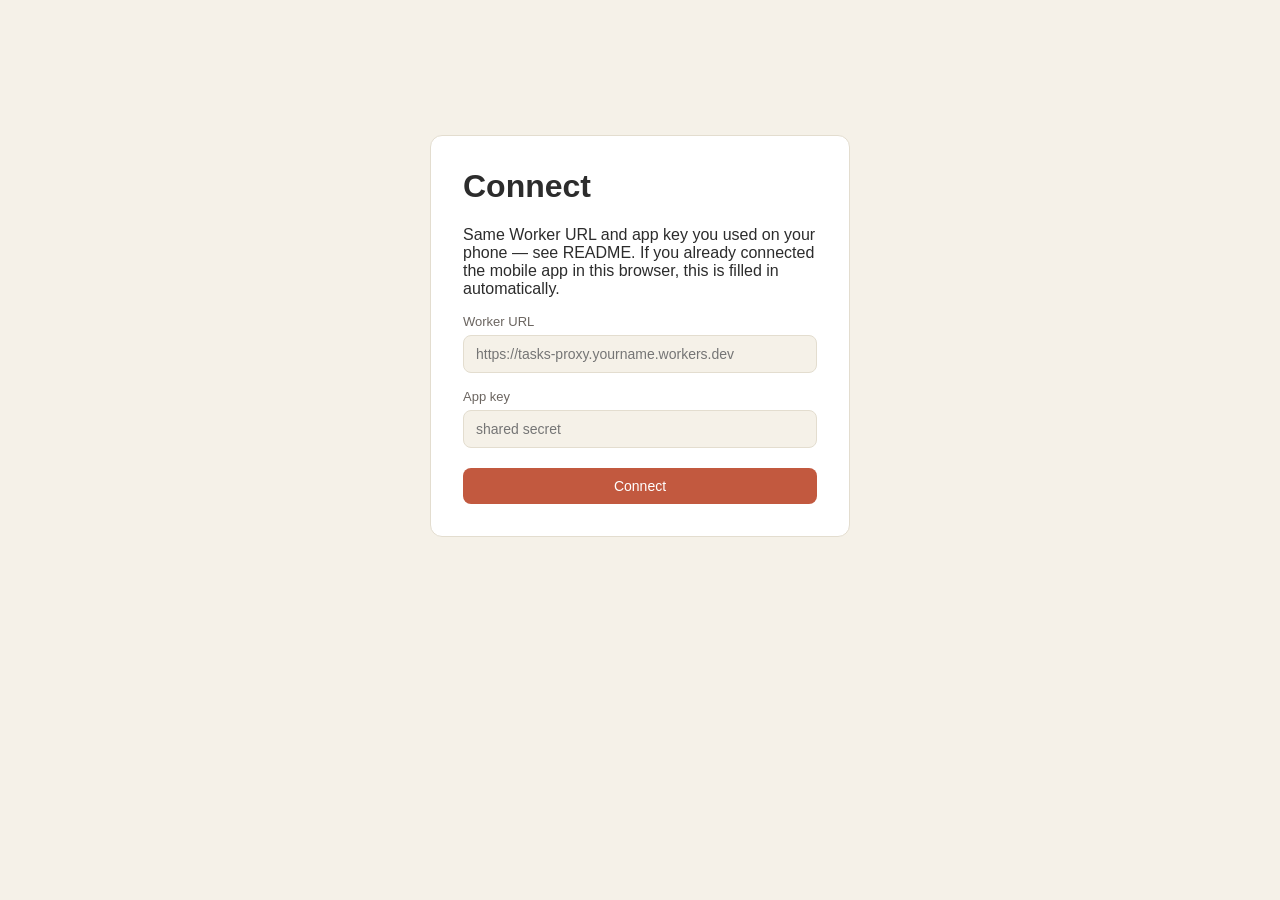
==== desktop.html @ 346ae68c "Add lite desktop/web view (desktop.html/css/js) Tasks-only surface laid out for a wide window instea" ====
<!DOCTYPE html>
<html lang="en">
<head>
<meta charset="UTF-8">
<meta name="viewport" content="width=device-width, initial-scale=1">
<title>Carpe — Desktop</title>
<link rel="icon" href="icons/icon-192.png">
<link rel="stylesheet" href="desktop.css">
</head>
<body>

<div id="setup" class="setup" style="display:none">
  <h1>Connect</h1>
  <p>Same Worker URL and app key you used on your phone — see README. If you already connected the mobile app in this browser, this is filled in automatically.</p>
  <label for="cfg-url">Worker URL</label>
  <input id="cfg-url" type="text" placeholder="https://tasks-proxy.yourname.workers.dev" autocapitalize="off" autocorrect="off">
  <label for="cfg-key">App key</label>
  <input id="cfg-key" type="text" placeholder="shared secret" autocapitalize="off" autocorrect="off">
  <button id="cfg-save">Connect</button>
</div>

<div id="app" style="display:none">
  <header class="topbar">
    <div>
      <div class="date" id="today-date"></div>
      <h1>Carpe <span class="count" id="task-count"></span></h1>
    </div>
    <div class="status" id="offline-banner">offline — showing last synced view</div>
  </header>

  <form class="capture" id="capture-form">
    <input type="text" id="new-title" placeholder="Add a task" autocomplete="off">
    <select id="new-area">
      <option value="">Area</option>
      <option value="Church">⛪ Church</option>
      <option value="Blibli">🛒 Blibli</option>
      <option value="Fitness">💪 Fitness</option>
      <option value="Family">👨‍👩‍👦 Family</option>
      <option value="Personal">● Personal</option>
    </select>
    <select id="new-priority">
      <option value="P2 - High">P2</option>
      <option value="P3 - Medium" selected>P3</option>
      <option value="P4 - Low">P4</option>
      <option value="P1 - Critical">P1</option>
    </select>
    <input id="new-due" type="date" aria-label="Due date">
    <button type="submit" id="new-add">Add</button>
  </form>

  <main id="list"></main>
</div>

<script src="desktop.js"></script>
</body>
</html>
---- desktop.css ----
:root {
  --bg: #F5F1E8;
  --panel: #FFFFFF;
  --ink: #2C2C2C;
  --ink-soft: #6B6560;
  --border: #E3DDCF;
  --accent: #C2593F;
  --overdue: #B23A2E;
  --done-bg: #EFEAE0;
}
@media (prefers-color-scheme: dark) {
  :root {
    --bg: #1E1E1E;
    --panel: #2A2A2A;
    --ink: #F0EDE6;
    --ink-soft: #A39C90;
    --border: #3C3C3C;
    --accent: #E08267;
    --overdue: #E36656;
    --done-bg: #232323;
  }
}
* { box-sizing: border-box; }
body {
  margin: 0;
  font-family: -apple-system, "Segoe UI", Roboto, sans-serif;
  background: var(--bg);
  color: var(--ink);
}
.setup {
  max-width: 420px;
  margin: 15vh auto;
  padding: 32px;
  background: var(--panel);
  border: 1px solid var(--border);
  border-radius: 12px;
}
.setup h1 { margin-top: 0; }
.setup label { display: block; margin: 16px 0 6px; font-size: 13px; color: var(--ink-soft); }
.setup input {
  width: 100%; padding: 10px 12px; border: 1px solid var(--border);
  border-radius: 8px; background: var(--bg); color: var(--ink); font-size: 14px;
}
.setup button {
  margin-top: 20px; width: 100%; padding: 10px; border: none; border-radius: 8px;
  background: var(--accent); color: #fff; font-size: 14px; cursor: pointer;
}

#app { max-width: 760px; margin: 0 auto; padding: 32px 24px 80px; }

.topbar {
  display: flex; align-items: baseline; justify-content: space-between;
  margin-bottom: 24px; flex-wrap: wrap; gap: 8px;
}
.topbar .date { font-size: 13px; color: var(--ink-soft); }
.topbar h1 { margin: 2px 0 0; font-size: 26px; }
.topbar .count { font-size: 15px; color: var(--ink-soft); font-weight: normal; }
.status {
  display: none; font-size: 12px; color: var(--overdue);
  border: 1px solid var(--overdue); border-radius: 6px; padding: 4px 10px;
}
.status.show { display: inline-block; }

.capture {
  display: flex; gap: 8px; flex-wrap: wrap; margin-bottom: 28px;
}
.capture input[type="text"] {
  flex: 1 1 220px; padding: 10px 12px; border: 1px solid var(--border);
  border-radius: 8px; background: var(--panel); color: var(--ink); font-size: 14px;
}
.capture select, .capture input[type="date"] {
  padding: 10px; border: 1px solid var(--border); border-radius: 8px;
  background: var(--panel); color: var(--ink); font-size: 13px;
}
.capture button {
  padding: 10px 18px; border: none; border-radius: 8px;
  background: var(--accent); color: #fff; font-size: 14px; cursor: pointer;
}
.capture button:disabled { opacity: 0.5; cursor: default; }

.section-label {
  font-size: 12px; letter-spacing: 0.06em; text-transform: uppercase;
  color: var(--ink-soft); margin: 24px 0 8px;
}
.section-label:first-child { margin-top: 0; }

.row {
  display: flex; align-items: center; gap: 12px; padding: 10px 12px;
  background: var(--panel); border: 1px solid var(--border); border-radius: 8px;
  margin-bottom: 6px; cursor: pointer;
}
.row.done { opacity: 0.55; background: var(--done-bg); }
.row.overdue-row { border-left: 3px solid var(--overdue); }

.check {
  flex: 0 0 auto; width: 22px; height: 22px; border-radius: 50%;
  border: 2px solid var(--ink-soft); background: transparent; cursor: pointer;
  display: flex; align-items: center; justify-content: center; padding: 0;
}
.check svg { width: 13px; height: 13px; stroke: var(--panel); opacity: 0; }
.check.checked { background: var(--accent); border-color: var(--accent); }
.check.checked svg { opacity: 1; }

.row-body { flex: 1; min-width: 0; }
.row-title { font-size: 14px; }
.row-meta { display: flex; gap: 6px; margin-top: 4px; flex-wrap: wrap; }
.tag {
  font-size: 11px; padding: 2px 7px; border-radius: 5px;
  background: var(--bg); color: var(--ink-soft); border: 1px solid var(--border);
}
.tag.due-overdue { color: var(--overdue); border-color: var(--overdue); }
.tag.p1 { color: var(--overdue); border-color: var(--overdue); }

.empty { color: var(--ink-soft); font-size: 14px; padding: 24px 0; }

.edit-panel {
  display: flex; gap: 8px; flex-wrap: wrap; align-items: center;
  padding: 10px 12px; margin: -4px 0 6px; background: var(--panel);
  border: 1px solid var(--accent); border-radius: 8px;
}
.edit-panel input[type="text"] { flex: 1 1 200px; padding: 8px; border: 1px solid var(--border); border-radius: 6px; background: var(--bg); color: var(--ink); }
.edit-panel select, .edit-panel input[type="date"] { padding: 8px; border: 1px solid var(--border); border-radius: 6px; background: var(--bg); color: var(--ink); font-size: 13px; }
.edit-panel button { padding: 8px 14px; border: none; border-radius: 6px; font-size: 13px; cursor: pointer; }
.edit-panel .save { background: var(--accent); color: #fff; }
.edit-panel .cancel { background: transparent; color: var(--ink-soft); border: 1px solid var(--border); }
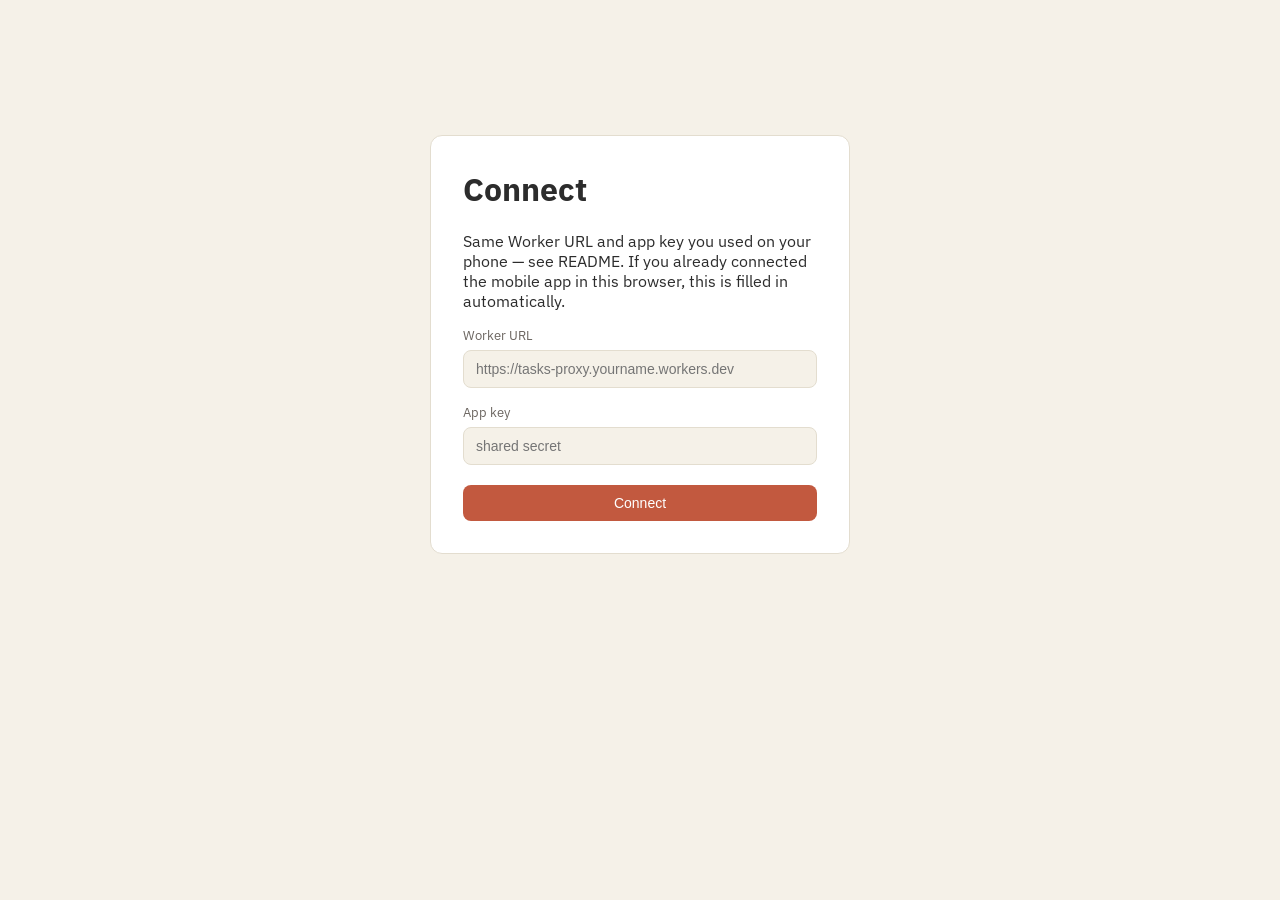
==== commit f22bb3d3: "4.2.0: carpe-kit v2.0.0 typography (Plex + Literata), Signature Lock fonts retired --nk-serif -> Lit" ====
--- a/desktop.html
+++ b/desktop.html
@@ -5,6 +5,7 @@
 <meta name="viewport" content="width=device-width, initial-scale=1">
 <title>Carpe — Desktop</title>
 <link rel="icon" href="icons/icon-192.png">
+<link rel="stylesheet" href="carpe-kit.css">
 <link rel="stylesheet" href="desktop.css">
 </head>
 <body>
--- a/carpe-kit.css
+++ b/carpe-kit.css
@@ -0,0 +1,216 @@
+/* ══ carpe-kit v2.0.0 ═════════════════════════════════════════════════════
+   The shared design system for Merrick's web apps: Carpe Tasks, NITRO,
+   Netflick, Narrowkind Immersion. (v1 was nav-kit: the floating bar only.)
+   Source of truth: Web_Apps/carpe-kit. COPY this file, carpe-kit.js and
+   fonts/ into each app; never edit the copies. An app's own identity lives
+   ONLY in its colour tokens (--gn-* and its own palette). Type, spacing,
+   shape and the bar are shared. Bump the app's service-worker cache on
+   every copy-in and add the font files to its precache list.
+
+   Principles (README has the reasoning):
+     1  E-ink first. Solid fills, no blur, no translucency, no motion.
+     2  Hierarchy by type — size, weight, case, rules — not by colour.
+     3  Four voices, one per job: Plex Sans READS (body, inputs, lists);
+        Plex Sans Condensed COMMANDS (buttons, the bar, list-item names);
+        Plex Mono ANNOTATES (labels, counts, dates, reps); Literata TITLES
+        (page + section titles; in Narrowkind it also carries scripture,
+        loaded there exactly as before).
+     4  The label: Mono, 11px, uppercase, +.12em — above every section.
+     5  Numbers are Mono with tabular figures, so columns never jitter.
+     6  One spacing scale (4-pt), three corner sizes (0 · 8 · pill).
+     7  Colour is identity, not structure: each app keeps its own palette.
+     8  Offline by construction: fonts are self-hosted, never fetched.
+   ═════════════════════════════════════════════════════════════════════ */
+
+/* ── fonts: self-hosted latin subsets (OFL, see fonts/LICENSE-*) ── */
+@font-face{font-family:"IBM Plex Sans";font-style:normal;font-weight:400;font-display:swap;src:url("fonts/ibm-plex-sans-latin-400-normal.woff2") format("woff2")}
+@font-face{font-family:"IBM Plex Sans";font-style:italic;font-weight:400;font-display:swap;src:url("fonts/ibm-plex-sans-latin-400-italic.woff2") format("woff2")}
+@font-face{font-family:"IBM Plex Sans";font-style:normal;font-weight:600;font-display:swap;src:url("fonts/ibm-plex-sans-latin-600-normal.woff2") format("woff2")}
+@font-face{font-family:"IBM Plex Sans";font-style:normal;font-weight:700;font-display:swap;src:url("fonts/ibm-plex-sans-latin-700-normal.woff2") format("woff2")}
+@font-face{font-family:"IBM Plex Sans Condensed";font-style:normal;font-weight:600;font-display:swap;src:url("fonts/ibm-plex-sans-condensed-latin-600-normal.woff2") format("woff2")}
+@font-face{font-family:"IBM Plex Sans Condensed";font-style:normal;font-weight:700;font-display:swap;src:url("fonts/ibm-plex-sans-condensed-latin-700-normal.woff2") format("woff2")}
+@font-face{font-family:"IBM Plex Mono";font-style:normal;font-weight:400;font-display:swap;src:url("fonts/ibm-plex-mono-latin-400-normal.woff2") format("woff2")}
+@font-face{font-family:"IBM Plex Mono";font-style:normal;font-weight:500;font-display:swap;src:url("fonts/ibm-plex-mono-latin-500-normal.woff2") format("woff2")}
+@font-face{font-family:"IBM Plex Mono";font-style:normal;font-weight:700;font-display:swap;src:url("fonts/ibm-plex-mono-latin-700-normal.woff2") format("woff2")}
+@font-face{font-family:"Carpe Literata";font-style:normal;font-weight:600;font-display:swap;src:url("fonts/literata-latin-600-normal.woff2") format("woff2")}
+
+:root {
+  /* ── type: families ── */
+  --ck-ui:      "IBM Plex Sans", "Helvetica Neue", Arial, sans-serif;
+  --ck-display: "IBM Plex Sans Condensed", "Arial Narrow", "Helvetica Neue", sans-serif;
+  --ck-data:    "IBM Plex Mono", ui-monospace, "SF Mono", Menlo, monospace;
+  --ck-title:   "Carpe Literata", "Literata", Charter, Georgia, serif;
+
+  /* ── type: scale (px) — label · meta · body · read · section · title ── */
+  --ck-fs-label: 11px;
+  --ck-fs-meta: 13px;
+  --ck-fs-body: 15px;
+  --ck-fs-read: 17px;
+  --ck-fs-section: 20px;
+  --ck-fs-title: 27px;
+  --ck-lh-tight: 1.18;
+  --ck-lh-body: 1.45;
+  --ck-track-label: .12em;
+
+  /* ── spacing: 4-pt scale ── */
+  --ck-s-1: 4px;
+  --ck-s-2: 8px;
+  --ck-s-3: 12px;
+  --ck-s-4: 16px;
+  --ck-s-5: 24px;
+  --ck-s-6: 32px;
+
+  /* ── shape ── */
+  --ck-r-0: 0;
+  --ck-r-1: 8px;
+  --ck-r-pill: 999px;
+  --ck-rule: 1px;          /* hairline */
+  --ck-rule-strong: 3px;   /* section rule */
+}
+
+/* ── opt-in helpers (apps may instead point their own selectors at tokens) ── */
+.ck-label {
+  font-family: var(--ck-data); font-weight: 500; font-size: var(--ck-fs-label);
+  letter-spacing: var(--ck-track-label); text-transform: uppercase; line-height: 1.3;
+}
+.ck-title {
+  font-family: var(--ck-title); font-weight: 600; font-size: var(--ck-fs-title);
+  line-height: var(--ck-lh-tight); letter-spacing: -.005em;
+}
+.ck-section {
+  font-family: var(--ck-title); font-weight: 600; font-size: var(--ck-fs-section);
+  line-height: var(--ck-lh-tight);
+}
+.ck-num { font-family: var(--ck-data); font-variant-numeric: tabular-nums; }
+
+/* ══ floating bottom bar (was nav-kit v1.0.0) ══════════════════════════
+   Pattern extracted from tasks-pwa 4.0.3: measured height (carpe-kit.js →
+   --gn-h), !important keyboard hide, solid scrim, .gn-clear clearance.
+   Apps set only its colour tokens; type and shape come from the kit. */
+:root {
+  /* colour — every app overrides these six */
+  --gn-bg: #2C2C2C;
+  --gn-fg: #F5F1E8;
+  --gn-border: transparent;
+  --gn-active-bg: #F5F1E8;
+  --gn-active-fg: #2C2C2C;
+  --gn-active-rule: transparent; /* optional 2px underline on the active item */
+  --gn-scrim: transparent;       /* page colour behind the bar; set = --bg */
+
+  /* shape */
+  --gn-radius: 999px;            /* pill; item radius derives from it */
+  --gn-border-w: 1px;
+  --gn-shadow: none;             /* flat by default (Tasks: no elevation) */
+  --gn-inset: 12px;              /* gap to the screen edges and bottom */
+  --gn-pad: 4px;                 /* bar padding around the items */
+  --gn-gap: 4px;                 /* between items */
+  --gn-max: 480px;               /* bar stops growing on tablets/desktop */
+  --gn-item-h: 44px;             /* minimum tap target */
+
+  /* type */
+  --gn-font: var(--ck-display);
+  --gn-size: 13px;
+  --gn-weight: 600;
+  --gn-tracking: .08em;
+  --gn-case: uppercase;
+
+  /* layering + measured height (nav-kit.js overwrites --gn-h) */
+  --gn-z: 20;
+  --gn-h: 54px;
+}
+
+.gn {
+  position: fixed;
+  left: var(--gn-inset);
+  right: var(--gn-inset);
+  bottom: calc(var(--gn-inset) + env(safe-area-inset-bottom));
+  z-index: var(--gn-z);
+  max-width: var(--gn-max);
+  margin-inline: auto;
+  box-sizing: border-box;
+  display: flex;
+  gap: var(--gn-gap);
+  padding: var(--gn-pad);
+  border-radius: var(--gn-radius);
+  border: var(--gn-border-w) solid var(--gn-border);
+  background: var(--gn-bg);
+  box-shadow: var(--gn-shadow);
+}
+
+.gn-item {
+  flex: 1 1 0;
+  min-width: 0;
+  min-height: var(--gn-item-h);
+  margin: 0;
+  padding: 0 10px;
+  box-sizing: border-box;
+  display: flex;
+  align-items: center;
+  justify-content: center;
+  gap: 6px;
+  border: 0;
+  border-radius: calc(var(--gn-radius) - var(--gn-pad));
+  background: transparent;
+  color: var(--gn-fg);
+  font: var(--gn-weight) var(--gn-size)/1.15 var(--gn-font);
+  letter-spacing: var(--gn-tracking);
+  text-transform: var(--gn-case);
+  text-decoration: none;
+  white-space: nowrap;
+  cursor: pointer;
+  -webkit-tap-highlight-color: transparent;
+}
+.gn-item svg { width: 20px; height: 20px; flex: none; }
+
+/* active: any of the three conventions the apps already use */
+.gn-item[aria-current="page"],
+.gn-item[aria-current="true"],
+.gn-item[aria-selected="true"],
+.gn-item[aria-pressed="true"],
+.gn-item.is-active {
+  background: var(--gn-active-bg);
+  color: var(--gn-active-fg);
+  box-shadow: inset 0 -2px 0 var(--gn-active-rule);
+}
+
+/* action variant (NITRO Reroll): always filled, a little wider */
+.gn-item.gn-action {
+  flex-grow: 1.6;
+  background: var(--gn-active-bg);
+  color: var(--gn-active-fg);
+}
+
+/* thin divider between a tab group and an action */
+.gn-sep {
+  flex: none;
+  width: var(--gn-border-w);
+  margin: 8px 2px;
+  background: var(--gn-fg);
+  opacity: .35;
+}
+
+/* keyboard focus stays visible without colour tricks */
+.gn-item:focus-visible { outline: 2px solid var(--gn-fg); outline-offset: -4px; }
+
+/* solid backdrop from the bar's top edge down to the screen edge */
+.gn-scrim {
+  position: fixed;
+  left: 0; right: 0; bottom: 0;
+  height: calc(var(--gn-h) + var(--gn-inset) * 2 + env(safe-area-inset-bottom));
+  z-index: calc(var(--gn-z) - 1);
+  background: var(--gn-scrim);
+  pointer-events: none;
+}
+
+/* put on whichever element scrolls, so its last row clears the bar */
+.gn-clear {
+  padding-bottom: calc(var(--gn-h) + var(--gn-inset) * 2 + env(safe-area-inset-bottom)) !important;
+}
+
+/* keyboard up → bar and scrim step aside (nav-kit.js toggles the class).
+   !important is load-bearing: apps set display inline (tasks 4.0.3). */
+html.gn-kbd .gn,
+html.gn-kbd .gn-scrim { display: none !important; }
+html.gn-kbd .gn-clear { padding-bottom: 16px !important; }
+
+@media print { .gn, .gn-scrim { display: none !important; } }
--- a/desktop.css
+++ b/desktop.css
@@ -23,7 +23,7 @@
 * { box-sizing: border-box; }
 body {
   margin: 0;
-  font-family: -apple-system, "Segoe UI", Roboto, sans-serif;
+  font-family: var(--ck-ui); /* carpe-kit v2.0.0 */
   background: var(--bg);
   color: var(--ink);
 }
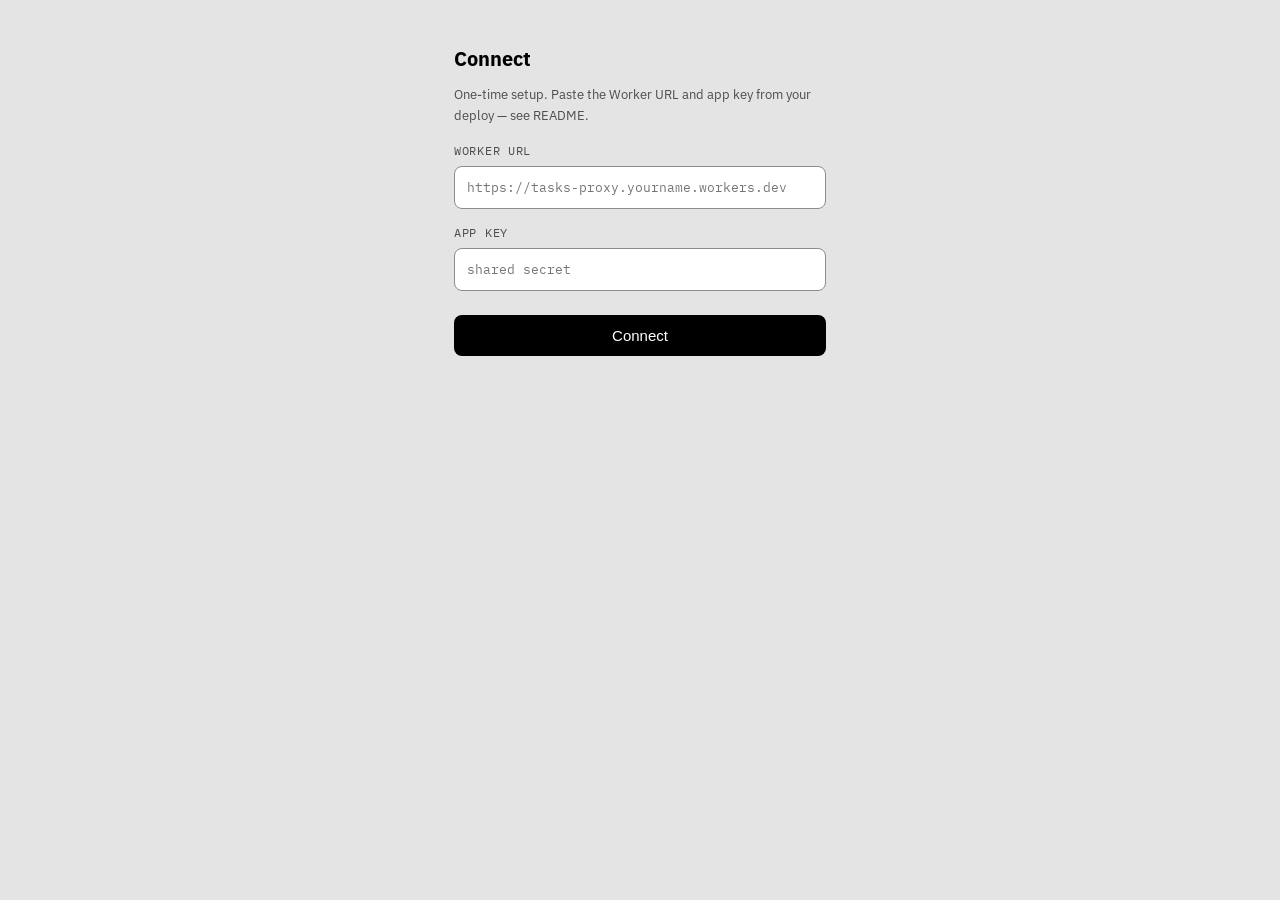
==== commit 82e34f91: "4.5: desktop layout for the full app + keyboard shortcuts (sw v50) The desktop lite view (tasks only" ====
--- a/desktop.html
+++ b/desktop.html
@@ -2,56 +2,12 @@
 <html lang="en">
 <head>
 <meta charset="UTF-8">
-<meta name="viewport" content="width=device-width, initial-scale=1">
-<title>Carpe — Desktop</title>
-<link rel="icon" href="icons/icon-192.png">
-<link rel="stylesheet" href="carpe-kit.css">
-<link rel="stylesheet" href="desktop.css">
+<title>Notch</title>
+<!-- 4.5: the desktop lite view (tasks only) is retired. The full app now
+     has a desktop layout, so this address just opens it — old bookmarks
+     keep working, and the connection (same localStorage) carries over. -->
+<meta http-equiv="refresh" content="0; url=./">
+<script>location.replace("./" + location.hash);</script>
 </head>
-<body>
-
-<div id="setup" class="setup" style="display:none">
-  <h1>Connect</h1>
-  <p>Same Worker URL and app key you used on your phone — see README. If you already connected the mobile app in this browser, this is filled in automatically.</p>
-  <label for="cfg-url">Worker URL</label>
-  <input id="cfg-url" type="text" placeholder="https://tasks-proxy.yourname.workers.dev" autocapitalize="off" autocorrect="off">
-  <label for="cfg-key">App key</label>
-  <input id="cfg-key" type="text" placeholder="shared secret" autocapitalize="off" autocorrect="off">
-  <button id="cfg-save">Connect</button>
-</div>
-
-<div id="app" style="display:none">
-  <header class="topbar">
-    <div>
-      <div class="date" id="today-date"></div>
-      <h1>Carpe <span class="count" id="task-count"></span></h1>
-    </div>
-    <div class="status" id="offline-banner">offline — showing last synced view</div>
-  </header>
-
-  <form class="capture" id="capture-form">
-    <input type="text" id="new-title" placeholder="Add a task" autocomplete="off">
-    <select id="new-area">
-      <option value="">Area</option>
-      <option value="Church">⛪ Church</option>
-      <option value="Blibli">🛒 Blibli</option>
-      <option value="Fitness">💪 Fitness</option>
-      <option value="Family">👨‍👩‍👦 Family</option>
-      <option value="Personal">● Personal</option>
-    </select>
-    <select id="new-priority">
-      <option value="P2 - High">P2</option>
-      <option value="P3 - Medium" selected>P3</option>
-      <option value="P4 - Low">P4</option>
-      <option value="P1 - Critical">P1</option>
-    </select>
-    <input id="new-due" type="date" aria-label="Due date">
-    <button type="submit" id="new-add">Add</button>
-  </form>
-
-  <main id="list"></main>
-</div>
-
-<script src="desktop.js"></script>
-</body>
+<body><a href="./">Open Notch</a></body>
 </html>
